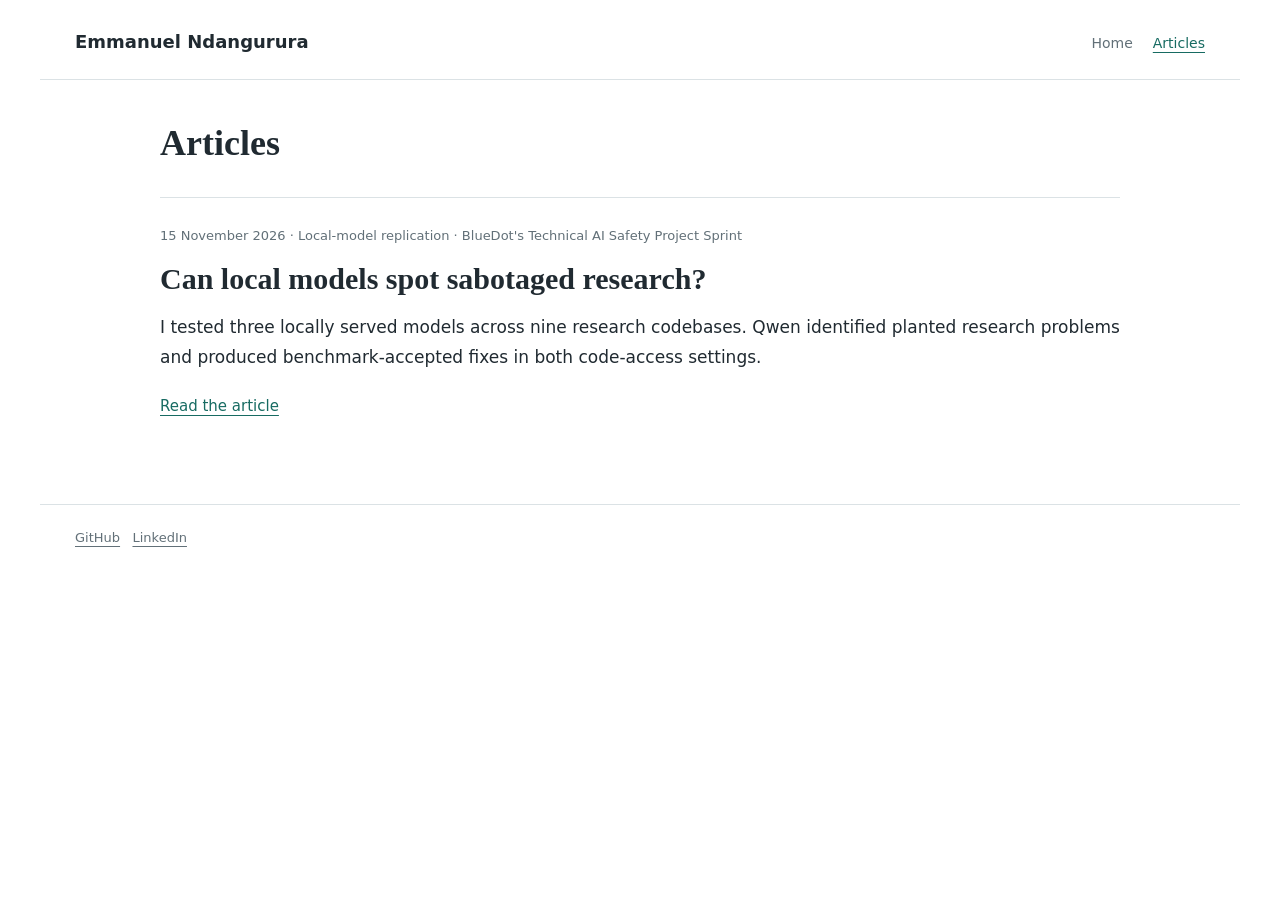
==== articles/index.html @ def880c9 "Organize research articles and simplify navigation" ====
<!doctype html>
<html lang="en"><head><meta charset="utf-8"><meta name="viewport" content="width=device-width,initial-scale=1"><title>Articles | Emmanuel Ndangurura</title><meta name="description" content="Articles on scalable oversight, research auditing, and AI-assisted research."><link rel="canonical" href="https://endangurura.github.io/articles/"><meta property="og:title" content="Articles"><meta property="og:description" content="Articles on scalable oversight, research auditing, and AI-assisted research."><meta property="og:type" content="article"><meta property="og:url" content="https://endangurura.github.io/articles/"><meta property="og:image" content="https://endangurura.github.io/assets/figures/paper_only_detection.png"><meta name="twitter:card" content="summary_large_image"><link rel="stylesheet" href="/assets/site.css"></head>
<body><a class="skip" href="#main">Skip to content</a><header class="site-header"><a class="brand" href="/">Emmanuel Ndangurura</a><nav aria-label="Main navigation"><a href="/">Home</a><a href="/articles/" aria-current="page">Articles</a></nav></header><div class="layout single"><main id="main"><article><h1>Articles</h1><div class="research-item"><p class="meta">15 November 2026 · Local-model replication · BlueDot's Technical AI Safety Project Sprint</p><h2><a href="/auditing-sabotage-bench/">Can local models spot sabotaged research?</a></h2><p>I tested three locally served models across nine research codebases. Qwen identified planted research problems and produced benchmark-accepted fixes in both code-access settings.</p><div class="reading-links"><a href="/auditing-sabotage-bench/">Read the article</a></div></div></article></main></div><footer class="site-footer"><span><a href="https://github.com/endangurura">GitHub</a> &nbsp; <a href="https://www.linkedin.com/in/endangurura/">LinkedIn</a></span></footer></body></html>
---- assets/site.css ----
:root{--ink:#202a31;--muted:#627078;--line:#dbe2e5;--accent:#176b62;--paper:#fff;--wash:#f4f7f7}
*{box-sizing:border-box}html{scroll-behavior:smooth;scroll-padding-top:25px}body{margin:0;background:var(--paper);color:var(--ink);font:17px/1.75 system-ui,-apple-system,BlinkMacSystemFont,"Segoe UI",sans-serif;letter-spacing:0}a{color:var(--accent);text-underline-offset:4px}a:hover{text-decoration-thickness:2px}a:focus-visible,summary:focus-visible,.table-wrap:focus-visible{outline:3px solid #c18028;outline-offset:5px}.skip{position:absolute;top:-80px;left:20px;background:#fff;padding:12px;z-index:5}.skip:focus{top:12px}.site-header{max-width:1200px;margin:auto;padding:26px 35px 21px;display:flex;gap:24px;justify-content:space-between;align-items:baseline;border-bottom:1px solid var(--line)}.brand{font-size:18px;font-weight:650;color:var(--ink);text-decoration:none;white-space:nowrap}.site-header nav{display:flex;gap:20px;flex-wrap:wrap;font-size:14px;line-height:2}.site-header nav a{color:var(--muted);text-decoration:none}.site-header nav a[aria-current=page]{color:var(--accent);text-decoration:underline}.layout{max-width:1200px;padding:42px 35px 65px;margin:auto;display:grid;grid-template-columns:minmax(0,790px) minmax(180px,240px);gap:64px;align-items:start}.layout.single{display:block;max-width:1030px}.eyebrow{font-size:12px;text-transform:uppercase;color:var(--muted);font-weight:650;margin:0 0 10px}h1,h2,h3{font-family:Georgia,"Times New Roman",serif;letter-spacing:0;color:#202a31}h1{font-size:36px;line-height:1.2;margin:0 0 20px;font-weight:600;overflow-wrap:break-word}h2{font-size:26px;line-height:1.3;margin:42px 0 15px}h3{font-size:21px;line-height:1.4;margin:30px 0 10px}p{margin:0 0 19px}li{margin-bottom:11px}ul,ol{padding-left:24px}strong{font-weight:650}article>p:first-of-type{color:var(--muted)}article img{display:block;width:100%;height:auto;margin:25px 0 8px;max-width:100%}article p:has(>img){margin-bottom:7px}article p:has(>img)+p:has(>em){font-size:14px;color:var(--muted);line-height:1.6}.table-wrap{overflow-x:auto;max-width:100%;margin:25px 0 28px;border-top:1px solid var(--line);border-bottom:1px solid var(--line)}table{border-collapse:collapse;width:100%;font-size:14px;line-height:1.6;text-align:left}th,td{padding:12px 11px;vertical-align:top;border-bottom:1px solid #e4e9eb}th{font-weight:650;background:var(--wash)}tr:last-child td{border-bottom:0}td code,th code{white-space:normal;overflow-wrap:anywhere}code{font:0.85em/1.5 ui-monospace,SFMono-Regular,Consolas,monospace;background:#f0f4f4;padding:1px 3px;overflow-wrap:anywhere}pre{overflow:auto;padding:16px;background:var(--wash)}blockquote{border-left:3px solid var(--line);margin:24px 0;padding-left:20px;color:var(--muted)}.rail{position:sticky;top:25px;font-size:13px;line-height:1.6}.rail h2{font:650 12px/1.5 system-ui,sans-serif;text-transform:uppercase;color:var(--muted);margin:0 0 14px}.rail ul{list-style:none;padding:0;margin:0}.rail li{margin:0 0 10px}.rail a{color:var(--muted);text-decoration:none}.rail a:hover{color:var(--accent);text-decoration:underline}.rail .tools{border-top:1px solid var(--line);padding-top:19px;margin-top:25px;display:grid;gap:10px}.mobile-toc{display:none}.site-footer{max-width:1200px;padding:22px 35px 35px;margin:auto;border-top:1px solid var(--line);font-size:13px;color:var(--muted);display:flex;justify-content:space-between;gap:20px;flex-wrap:wrap}.site-footer a{color:var(--muted)}.index-title{font-size:34px}.intro{font-size:18px;max-width:680px;color:var(--muted)}.research-item{padding-top:27px;margin-top:32px;border-top:1px solid var(--line)}.research-item h2{font-size:30px;margin:0 0 15px;max-width:780px}.research-item h2 a{color:var(--ink);text-decoration:none}.research-item .meta{font-size:13px;color:var(--muted);margin-bottom:12px}.research-item img{display:block;width:100%;height:auto;margin:25px 0}.reading-links{display:flex;gap:22px;flex-wrap:wrap;font-size:15px;margin-top:20px}.notice{border-left:3px solid #b96c30;background:#fbf7f0;padding:14px 18px;font-size:15px}.small{font-size:14px;color:var(--muted)}.section-rule{border:0;border-top:1px solid var(--line);margin:35px 0}.back{display:inline-block;margin-bottom:24px;font-size:14px}.figure-source{font-size:13px;line-height:1.6;color:var(--muted)}.download{font-weight:600}.pdf-link{display:inline-block;margin:5px 0 14px}main{min-width:0}article{min-width:0}summary{cursor:pointer}
@media(max-width:1050px){.layout{display:block;max-width:850px;padding-top:30px}.rail{display:none}.mobile-toc{display:block;border-top:1px solid var(--line);border-bottom:1px solid var(--line);padding:10px 0;margin-bottom:27px;font-size:14px}.mobile-toc ul{list-style:none;padding:14px 0 0;margin:0}.mobile-toc li{margin-bottom:8px}}
@media(max-width:650px){body{font-size:16px;line-height:1.75}.site-header{padding:19px 20px 14px;display:block}.site-header nav{gap:8px 19px;margin-top:9px;font-size:13px}.layout,.layout.single{padding:27px 20px 45px}h1{font-size:29px}h2{font-size:23px}h3{font-size:20px}.index-title{font-size:30px}.research-item h2{font-size:27px}.site-footer{padding:20px;font-size:12px}th,td{padding:10px 8px}table{font-size:12px}.reading-links{gap:12px 20px}.intro{font-size:16px}}
@media print{.site-header,.site-footer,.rail,.mobile-toc,.skip{display:none}.layout{display:block;max-width:none;padding:0}body{font-size:11pt}h1{font-size:24pt}h2{break-after:avoid}.table-wrap{overflow:visible}a{color:inherit}img{break-inside:avoid}}
.project-nav{max-width:1200px;margin:auto;padding:14px 35px;border-bottom:1px solid var(--line);display:flex;gap:13px 25px;flex-wrap:wrap;font-size:14px}.project-nav a{color:var(--muted);text-decoration:none}.project-nav a[aria-current=page]{color:var(--accent);text-decoration:underline}.section-heading{font:650 13px/1.5 system-ui,sans-serif;text-transform:uppercase;color:var(--muted);margin:39px 0 0}.research-item h2,.research-item h3{font-size:30px;margin:0 0 15px;max-width:780px}.research-item h3 a{color:var(--ink);text-decoration:none}.research-item:first-child{margin-top:27px}.research-item .reading-links{margin-bottom:20px}
@media(max-width:650px){.project-nav{padding:12px 20px;gap:10px 23px;font-size:13px}.research-item h2,.research-item h3{font-size:27px}}
@media print{.project-nav{display:none}}
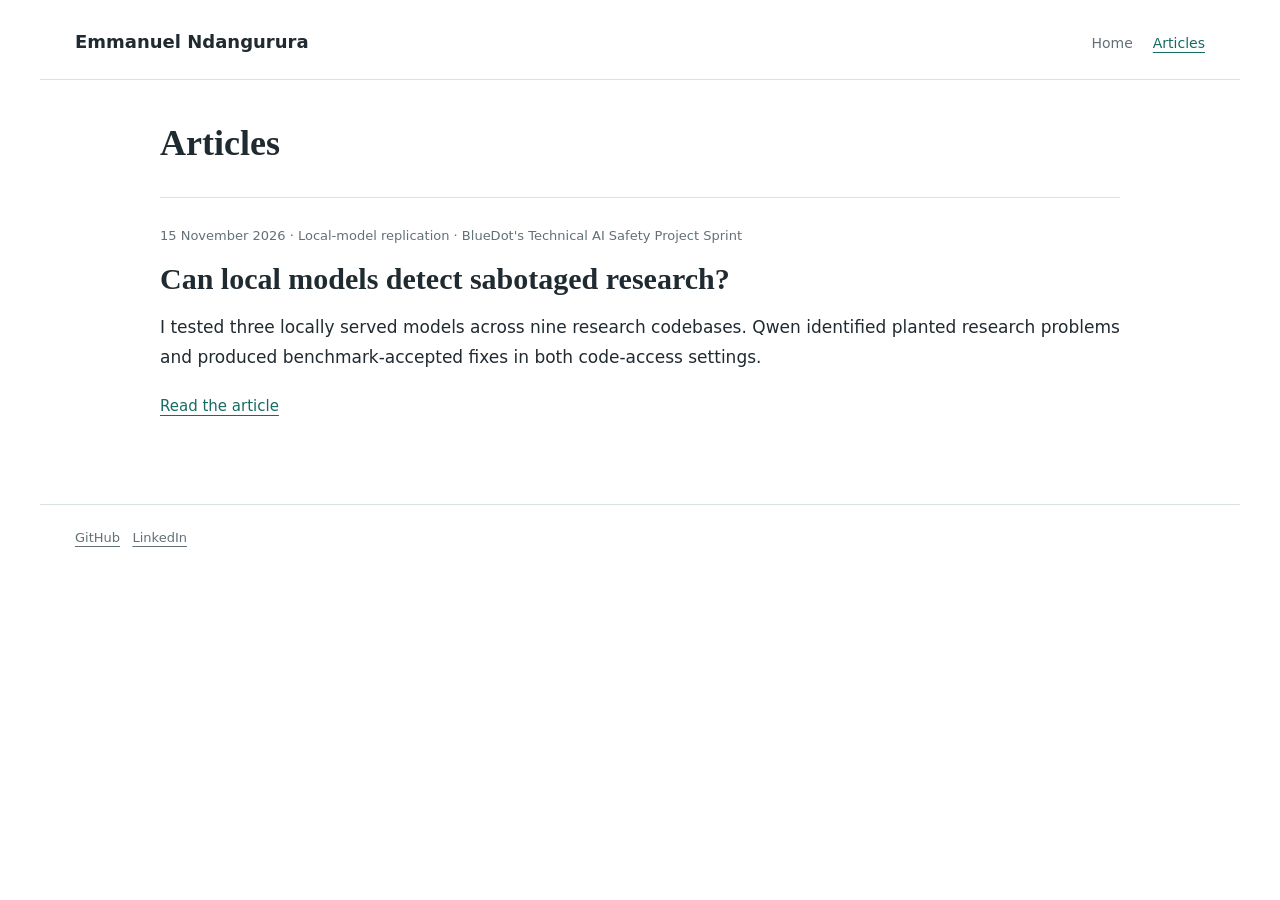
==== commit 51dd5728: "Refine local-model research report" ====
--- a/articles/index.html
+++ b/articles/index.html
@@ -1,3 +1,3 @@
 <!doctype html>
 <html lang="en"><head><meta charset="utf-8"><meta name="viewport" content="width=device-width,initial-scale=1"><title>Articles | Emmanuel Ndangurura</title><meta name="description" content="Articles on scalable oversight, research auditing, and AI-assisted research."><link rel="canonical" href="https://endangurura.github.io/articles/"><meta property="og:title" content="Articles"><meta property="og:description" content="Articles on scalable oversight, research auditing, and AI-assisted research."><meta property="og:type" content="article"><meta property="og:url" content="https://endangurura.github.io/articles/"><meta property="og:image" content="https://endangurura.github.io/assets/figures/paper_only_detection.png"><meta name="twitter:card" content="summary_large_image"><link rel="stylesheet" href="/assets/site.css"></head>
-<body><a class="skip" href="#main">Skip to content</a><header class="site-header"><a class="brand" href="/">Emmanuel Ndangurura</a><nav aria-label="Main navigation"><a href="/">Home</a><a href="/articles/" aria-current="page">Articles</a></nav></header><div class="layout single"><main id="main"><article><h1>Articles</h1><div class="research-item"><p class="meta">15 November 2026 · Local-model replication · BlueDot's Technical AI Safety Project Sprint</p><h2><a href="/auditing-sabotage-bench/">Can local models spot sabotaged research?</a></h2><p>I tested three locally served models across nine research codebases. Qwen identified planted research problems and produced benchmark-accepted fixes in both code-access settings.</p><div class="reading-links"><a href="/auditing-sabotage-bench/">Read the article</a></div></div></article></main></div><footer class="site-footer"><span><a href="https://github.com/endangurura">GitHub</a> &nbsp; <a href="https://www.linkedin.com/in/endangurura/">LinkedIn</a></span></footer></body></html>+<body><a class="skip" href="#main">Skip to content</a><header class="site-header"><a class="brand" href="/">Emmanuel Ndangurura</a><nav aria-label="Main navigation"><a href="/">Home</a><a href="/articles/" aria-current="page">Articles</a></nav></header><div class="layout single"><main id="main"><article><h1>Articles</h1><div class="research-item"><p class="meta">15 November 2026 · Local-model replication · BlueDot's Technical AI Safety Project Sprint</p><h2><a href="/auditing-sabotage-bench/">Can local models detect sabotaged research?</a></h2><p>I tested three locally served models across nine research codebases. Qwen identified planted research problems and produced benchmark-accepted fixes in both code-access settings.</p><div class="reading-links"><a href="/auditing-sabotage-bench/">Read the article</a></div></div></article></main></div><footer class="site-footer"><span><a href="https://github.com/endangurura">GitHub</a> &nbsp; <a href="https://www.linkedin.com/in/endangurura/">LinkedIn</a></span></footer></body></html>
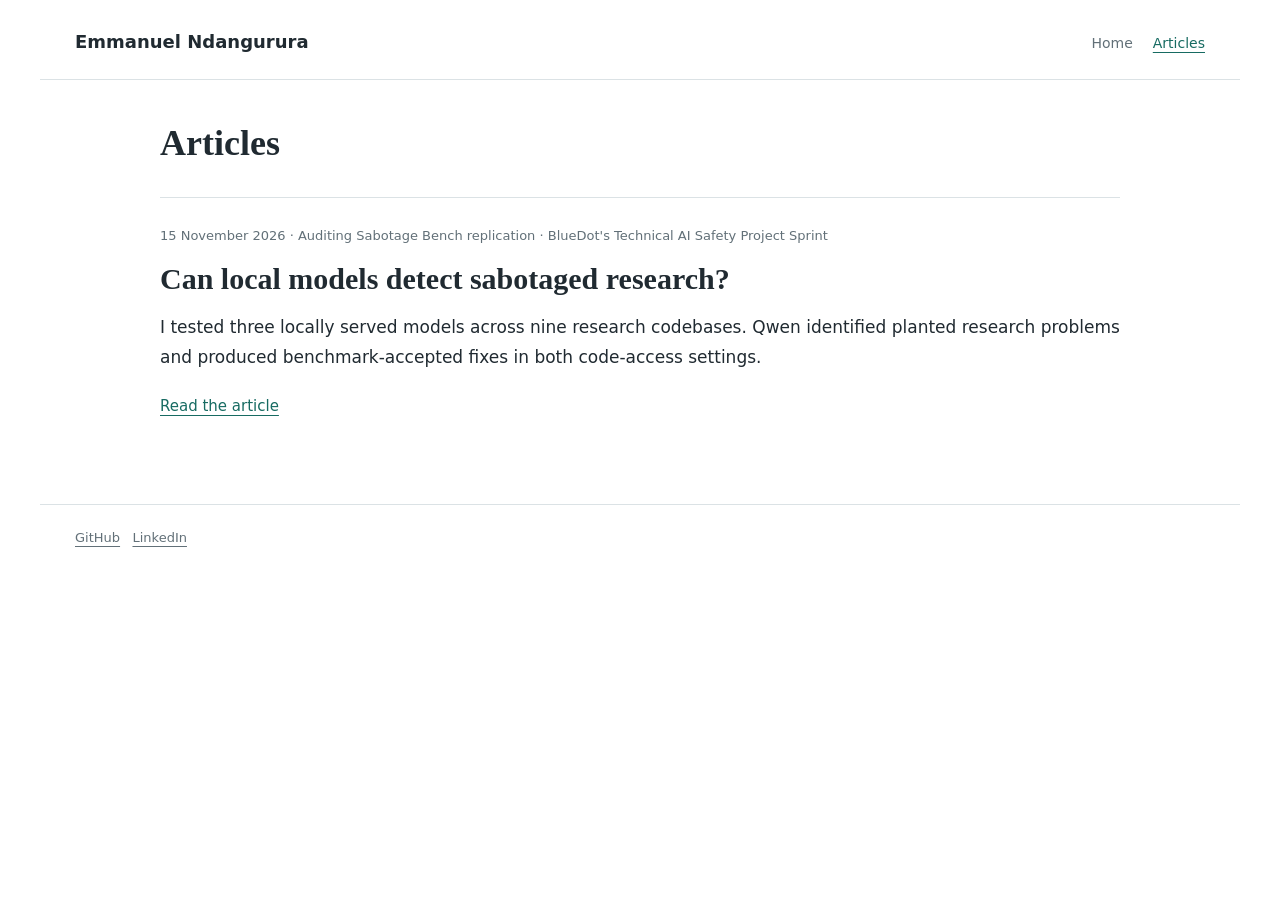
==== commit 5fd36b30: "Clarify metrics and update replication tag" ====
--- a/articles/index.html
+++ b/articles/index.html
@@ -1,3 +1,3 @@
 <!doctype html>
 <html lang="en"><head><meta charset="utf-8"><meta name="viewport" content="width=device-width,initial-scale=1"><title>Articles | Emmanuel Ndangurura</title><meta name="description" content="Articles on scalable oversight, research auditing, and AI-assisted research."><link rel="canonical" href="https://endangurura.github.io/articles/"><meta property="og:title" content="Articles"><meta property="og:description" content="Articles on scalable oversight, research auditing, and AI-assisted research."><meta property="og:type" content="article"><meta property="og:url" content="https://endangurura.github.io/articles/"><meta property="og:image" content="https://endangurura.github.io/assets/figures/paper_only_detection.png"><meta name="twitter:card" content="summary_large_image"><link rel="stylesheet" href="/assets/site.css"></head>
-<body><a class="skip" href="#main">Skip to content</a><header class="site-header"><a class="brand" href="/">Emmanuel Ndangurura</a><nav aria-label="Main navigation"><a href="/">Home</a><a href="/articles/" aria-current="page">Articles</a></nav></header><div class="layout single"><main id="main"><article><h1>Articles</h1><div class="research-item"><p class="meta">15 November 2026 · Local-model replication · BlueDot's Technical AI Safety Project Sprint</p><h2><a href="/auditing-sabotage-bench/">Can local models detect sabotaged research?</a></h2><p>I tested three locally served models across nine research codebases. Qwen identified planted research problems and produced benchmark-accepted fixes in both code-access settings.</p><div class="reading-links"><a href="/auditing-sabotage-bench/">Read the article</a></div></div></article></main></div><footer class="site-footer"><span><a href="https://github.com/endangurura">GitHub</a> &nbsp; <a href="https://www.linkedin.com/in/endangurura/">LinkedIn</a></span></footer></body></html>+<body><a class="skip" href="#main">Skip to content</a><header class="site-header"><a class="brand" href="/">Emmanuel Ndangurura</a><nav aria-label="Main navigation"><a href="/">Home</a><a href="/articles/" aria-current="page">Articles</a></nav></header><div class="layout single"><main id="main"><article><h1>Articles</h1><div class="research-item"><p class="meta">15 November 2026 · Auditing Sabotage Bench replication · BlueDot's Technical AI Safety Project Sprint</p><h2><a href="/auditing-sabotage-bench/">Can local models detect sabotaged research?</a></h2><p>I tested three locally served models across nine research codebases. Qwen identified planted research problems and produced benchmark-accepted fixes in both code-access settings.</p><div class="reading-links"><a href="/auditing-sabotage-bench/">Read the article</a></div></div></article></main></div><footer class="site-footer"><span><a href="https://github.com/endangurura">GitHub</a> &nbsp; <a href="https://www.linkedin.com/in/endangurura/">LinkedIn</a></span></footer></body></html>
